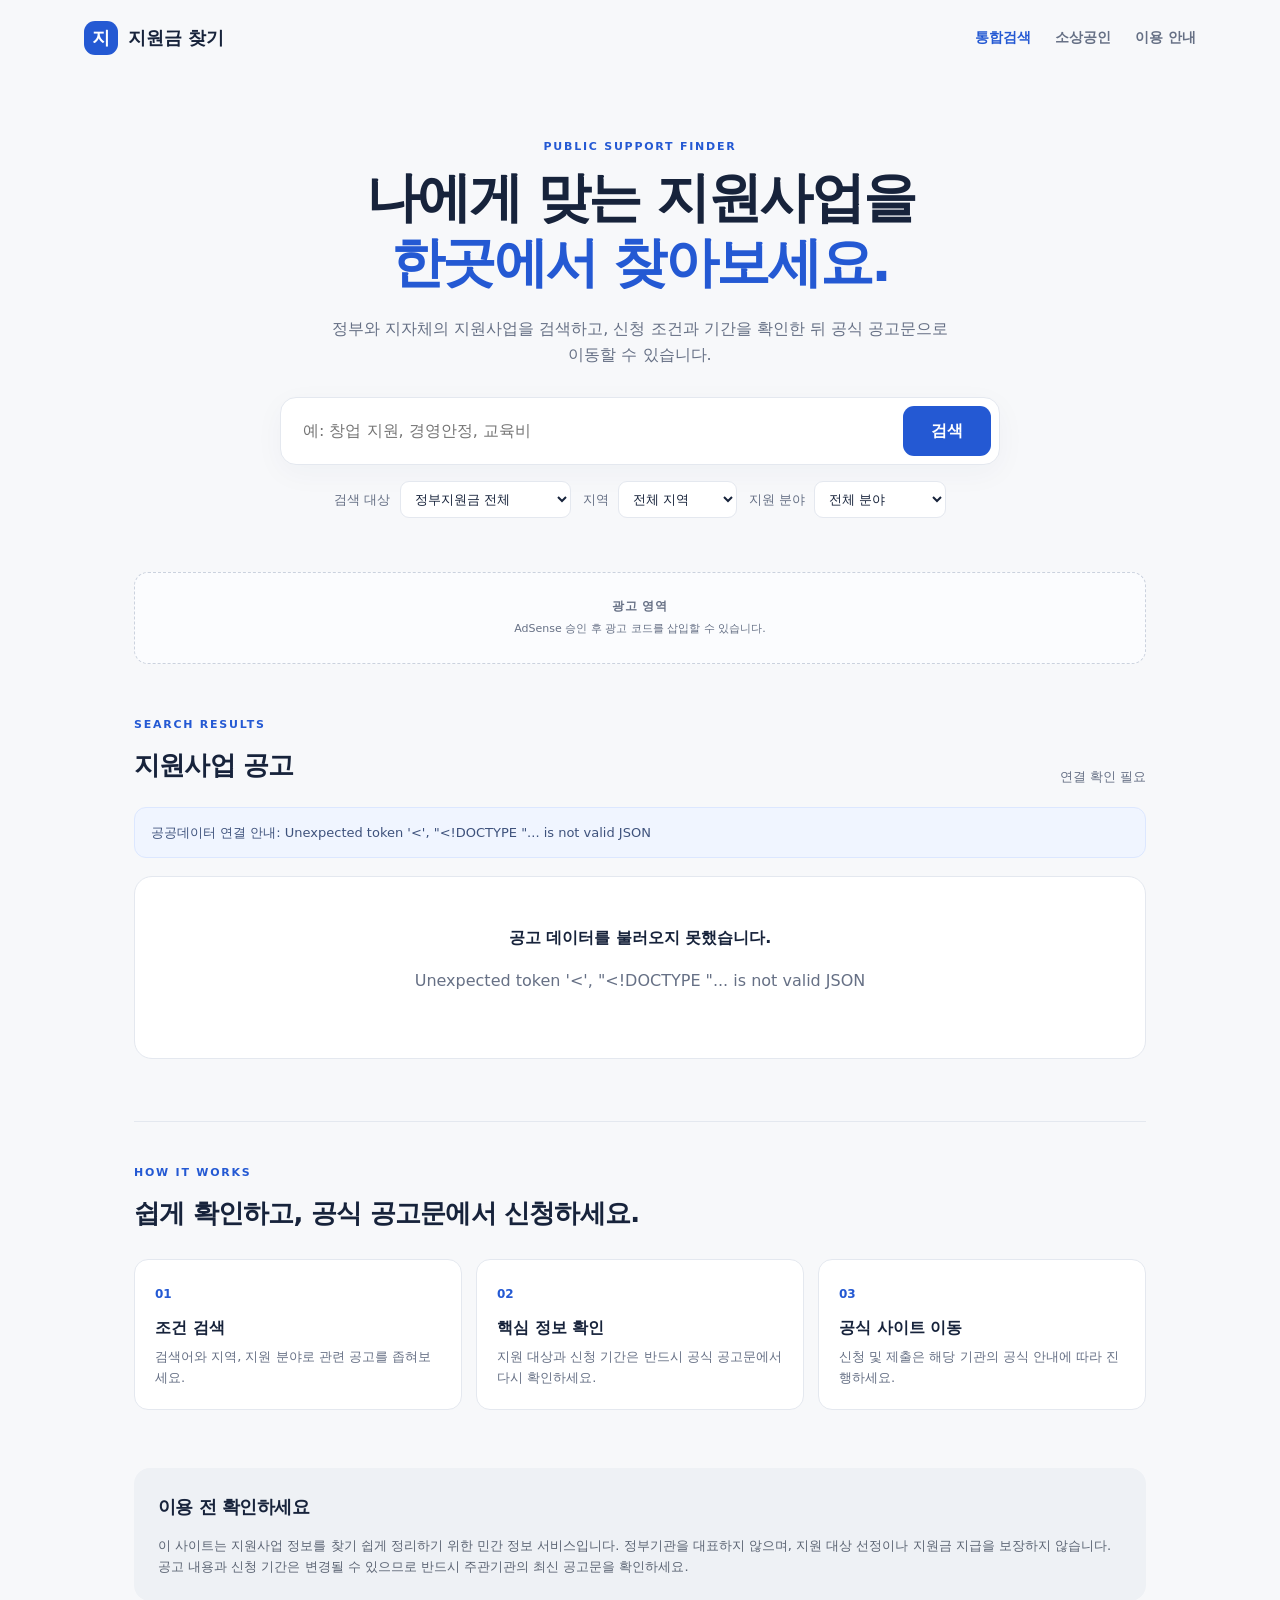
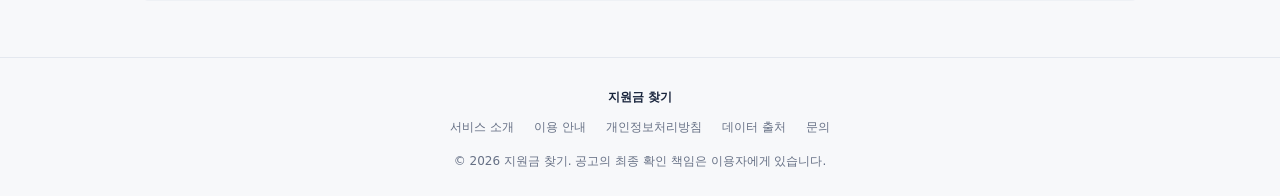
==== index.html @ 548fca60 "Prepare support pages for verified API-backed content and crawling" ====
<!doctype html>
<html lang="ko">
<head><meta charset="utf-8"><link rel="icon" href="data:image/svg+xml,%3Csvg xmlns='http://www.w3.org/2000/svg' viewBox='0 0 32 32'%3E%3Crect width='32' height='32' rx='9' fill='%232459d3'/%3E%3Ctext x='16' y='23' font-size='20' font-weight='700' text-anchor='middle' fill='white' font-family='sans-serif'%3E지%3C/text%3E%3C/svg%3E">
  <meta name="viewport" content="width=device-width, initial-scale=1">
  <meta name="description" content="중앙정부와 지자체의 정부지원사업 정보를 한곳에서 검색하고 공식 공고문으로 이동하세요.">
  <meta name="theme-color" content="#f7f8fa">
  <title>정부지원금 통합검색 | 지원사업 찾기</title>
  <link rel="stylesheet" href="assets/style.css">
  <!-- AdSense: 승인 후 아래 주석을 해제하고 ca-pub-XXXXXXXXXXXXXXXX을 실제 게시자 ID로 바꾸세요.
  <script async src="https://pagead2.googlesyndication.com/pagead/js/adsbygoogle.js?client=ca-pub-XXXXXXXXXXXXXXXX" crossorigin="anonymous"></script>
  -->
</head>
<body><a class="skip-link" href="#main">본문 바로가기</a>
<header class="site-header">
  <a class="brand" href="index.html" aria-label="정부지원금 통합검색 홈"><span class="brand-mark">지</span><span>지원금 찾기</span></a>
  <nav aria-label="주 메뉴">
    <a class="active" href="index.html" aria-current="page">통합검색</a>
    <a href="small-business.html">소상공인</a>
    <a href="guide.html">이용 안내</a>
  </nav>
</header>
<main id="main">
  <section class="hero">
    <p class="eyebrow">PUBLIC SUPPORT FINDER</p>
    <h1>나에게 맞는 지원사업을<br><span>한곳에서 찾아보세요.</span></h1>
    <p class="hero-copy">정부와 지자체의 지원사업을 검색하고, 신청 조건과 기간을 확인한 뒤 공식 공고문으로 이동할 수 있습니다.</p>
    <div class="search-panel">
      <label class="sr-only" for="keyword">검색어</label>
      <input id="keyword" type="search" enterkeyhint="search" placeholder="예: 창업 지원, 경영안정, 교육비" autocomplete="off">
      <button id="searchBtn" type="button" class="primary-btn">검색</button>
    </div>
    <div class="filters">
      <label>검색 대상
        <select id="scope">
          <option value="all">정부지원금 전체</option>
          <option value="small">소상공인 지원사업</option>
        </select>
      </label>
      <label>지역
        <select id="region">
          <option value="">전체 지역</option><option>전국</option><option>서울</option><option>부산</option><option>대구</option><option>인천</option><option>광주</option><option>대전</option><option>울산</option><option>세종</option><option>경기</option><option>강원</option><option>충북</option><option>충남</option><option>전북</option><option>전남</option><option>경북</option><option>경남</option><option>제주</option>
        </select>
      </label>
      <label>지원 분야
        <select id="category">
          <option value="">전체 분야</option><option value="창업">창업</option><option value="경영">경영·운영</option><option value="고용">고용·인력</option><option value="교육">교육·컨설팅</option><option value="판로">판로·수출</option><option value="기술">기술·디지털</option>
        </select>
      </label>
    </div>
  </section>

  <!-- AdSense placement: only activate after approval; keep clearly separate from navigation and controls. -->
  <div class="ad-slot" aria-label="광고 영역"><span>광고 영역</span><small>AdSense 승인 후 광고 코드를 삽입할 수 있습니다.</small></div>

  <section class="results-section">
    <div class="section-heading">
      <div><p class="eyebrow">SEARCH RESULTS</p><h2>지원사업 공고</h2></div>
      <p id="resultCount" class="result-count" role="status" aria-live="polite">공고 불러오는 중</p>
    </div>
    <div id="demoNotice" class="notice" role="status" aria-live="polite">공공데이터 API에서 지원사업 공고를 불러오는 중입니다.</div>
    <div id="results" class="results-grid"></div>
    <div id="emptyState" class="empty-state" hidden><strong>검색 결과가 없습니다.</strong><p>검색어를 줄이거나 지역·지원 분야 필터를 변경해 보세요.</p></div>
  </section>

  <section class="how-section">
    <p class="eyebrow">HOW IT WORKS</p><h2>쉽게 확인하고, 공식 공고문에서 신청하세요.</h2>
    <div class="steps">
      <article><span>01</span><h3>조건 검색</h3><p>검색어와 지역, 지원 분야로 관련 공고를 좁혀보세요.</p></article>
      <article><span>02</span><h3>핵심 정보 확인</h3><p>지원 대상과 신청 기간은 반드시 공식 공고문에서 다시 확인하세요.</p></article>
      <article><span>03</span><h3>공식 사이트 이동</h3><p>신청 및 제출은 해당 기관의 공식 안내에 따라 진행하세요.</p></article>
    </div>
  </section>

  <section class="disclaimer">
    <h2>이용 전 확인하세요</h2>
    <p>이 사이트는 지원사업 정보를 찾기 쉽게 정리하기 위한 민간 정보 서비스입니다. 정부기관을 대표하지 않으며, 지원 대상 선정이나 지원금 지급을 보장하지 않습니다. 공고 내용과 신청 기간은 변경될 수 있으므로 반드시 주관기관의 최신 공고문을 확인하세요.</p>
  </section>
</main>
<footer class="site-footer">
  <div class="footer-brand">지원금 찾기</div>
  <div class="footer-links"><a href="about.html">서비스 소개</a><a href="guide.html">이용 안내</a><a href="privacy.html">개인정보처리방침</a><a href="sources.html">데이터 출처</a><a href="contact.html">문의</a></div>
  <p>© <span id="year"></span> 지원금 찾기. 공고의 최종 확인 책임은 이용자에게 있습니다.</p>
</footer>
<script src="assets/app.js" defer></script>
</body></html>
---- assets/style.css ----
:root{--ink:#17233b;--muted:#667085;--blue:#2459d3;--blue-dark:#1744ad;--line:#e4e8ef;--paper:#fff;--bg:#f7f8fa;--mint:#eaf4f2;--radius:18px}*{box-sizing:border-box}html{scroll-behavior:smooth}@media(prefers-reduced-motion:reduce){html{scroll-behavior:auto}}body{margin:0;background:var(--bg);color:var(--ink);font-family:system-ui,-apple-system,BlinkMacSystemFont,"Segoe UI",sans-serif;line-height:1.65}a{color:inherit}.site-header{height:76px;max-width:1160px;margin:auto;padding:0 24px;display:flex;align-items:center;justify-content:space-between;gap:24px}.brand{display:flex;align-items:center;gap:10px;font-weight:800;text-decoration:none;font-size:18px;white-space:nowrap}.brand-mark{display:grid;place-items:center;width:34px;height:34px;border-radius:11px;background:var(--blue);color:#fff;font-size:18px}.site-header nav{display:flex;gap:24px;align-items:center}.site-header nav a{font-size:14px;color:var(--muted);text-decoration:none;font-weight:650}.site-header nav a:hover,.site-header nav a.active{color:var(--blue)}main{max-width:1060px;margin:0 auto;padding:0 24px}.hero{padding:62px 0 34px;text-align:center}.eyebrow{font-size:11px;letter-spacing:.16em;font-weight:800;color:var(--blue);margin:0 0 10px}.hero h1{font-size:clamp(34px,5vw,54px);line-height:1.2;letter-spacing:-.045em;margin:0;font-weight:850}.hero h1 span{color:var(--blue)}.hero-copy{max-width:620px;margin:20px auto 28px;color:var(--muted);font-size:16px}.search-panel{display:flex;gap:10px;max-width:720px;margin:0 auto;padding:8px;background:#fff;border:1px solid var(--line);border-radius:16px;box-shadow:0 8px 30px #24365a0a}.search-panel input{min-width:0;flex:1;border:0;outline:0;padding:12px 14px;font:inherit;font-size:16px;background:transparent}.primary-btn{border:0;border-radius:11px;padding:0 28px;background:var(--blue);color:white;font:inherit;font-weight:750;cursor:pointer}.primary-btn:hover{background:var(--blue-dark)}.filters{display:flex;justify-content:center;gap:12px;flex-wrap:wrap;margin-top:16px}.filters label{display:flex;align-items:center;gap:9px;font-size:13px;color:var(--muted)}select{max-width:190px;border:1px solid var(--line);background:#fff;color:var(--ink);border-radius:9px;padding:9px 30px 9px 10px;font:inherit;font-size:13px}.ad-slot{min-height:92px;border:1px dashed #cbd2de;border-radius:14px;background:#fbfcfe;display:flex;align-items:center;justify-content:center;flex-direction:column;gap:3px;color:#667085;margin:20px 0 52px;font-size:12px}.ad-slot span{font-weight:750;letter-spacing:.06em}.ad-slot small{font-size:11px}.results-section{padding:0 0 62px}.section-heading{display:flex;justify-content:space-between;align-items:end;margin-bottom:20px;gap:12px}.section-heading h2,.how-section h2,.disclaimer h2{font-size:26px;letter-spacing:-.03em;margin:0}.result-count{font-size:13px;color:var(--muted);margin:0}.notice{background:#f0f5ff;border:1px solid #dce7ff;border-radius:12px;padding:14px 16px;margin:0 0 18px;font-size:13px;color:#3e527c}.notice strong{display:block;margin-bottom:3px;color:#233f7c}.notice p{margin:6px 0 0}.results-grid{display:grid;grid-template-columns:repeat(2,minmax(0,1fr));gap:16px}.result-card{background:#fff;border:1px solid var(--line);border-radius:var(--radius);padding:22px;display:flex;flex-direction:column;gap:12px;min-width:0}.card-top{display:flex;justify-content:space-between;align-items:center;gap:10px}.tag{font-size:11px;font-weight:750;color:#2459a8;background:#eef4ff;padding:5px 9px;border-radius:7px}.deadline{font-size:11px;color:#7a4d0e;background:#fff4df;padding:5px 8px;border-radius:7px;white-space:nowrap}.result-card h3{font-size:18px;line-height:1.45;letter-spacing:-.025em;margin:0}.summary{color:var(--muted);font-size:13px;margin:0}.meta-list{display:grid;gap:6px;margin:0;font-size:12px}.meta-row{display:grid;grid-template-columns:76px minmax(0,1fr);gap:8px}.meta-row dt{color:#667085}.meta-row dd{margin:0;overflow-wrap:anywhere}.card-link{display:inline-flex;align-items:center;justify-content:center;align-self:flex-start;text-decoration:none;color:var(--blue);font-size:13px;font-weight:750;padding:9px 0}.empty-state{text-align:center;padding:48px 20px;color:var(--muted);background:#fff;border:1px solid var(--line);border-radius:var(--radius)}.empty-state strong{color:var(--ink)}.how-section{padding:42px 0 58px;border-top:1px solid var(--line)}.how-section h2{max-width:620px;margin-bottom:24px}.steps{display:grid;grid-template-columns:repeat(3,minmax(0,1fr));gap:14px}.steps article{background:#fff;border:1px solid var(--line);border-radius:14px;padding:20px}.steps article span{font-size:12px;color:var(--blue);font-weight:850}.steps h3{font-size:16px;margin:8px 0 5px}.steps p{font-size:13px;color:var(--muted);margin:0}.disclaimer{background:#eef1f5;border-radius:16px;padding:24px;margin-bottom:56px}.disclaimer h2{font-size:18px}.disclaimer p{font-size:13px;color:#5c6574;margin-bottom:0}.site-footer{border-top:1px solid var(--line);padding:30px 24px 24px;text-align:center;color:var(--muted);font-size:12px}.footer-brand{font-weight:800;color:var(--ink);margin-bottom:10px}.footer-links{display:flex;justify-content:center;gap:20px;flex-wrap:wrap}.footer-links a{color:var(--muted);text-decoration:none}.site-footer p{margin:14px 0 0}.compact-hero{padding-top:52px}.text-page{max-width:800px;min-height:65vh;padding-top:48px;padding-bottom:70px}.text-page h1{font-size:36px;line-height:1.25;letter-spacing:-.04em;margin:0 0 26px}.text-page h2{font-size:19px;margin:30px 0 8px}.text-page p,.text-page li{color:#4e596b;font-size:15px}.text-page li{margin:7px 0}.text-page a{color:var(--blue)}.text-link{font-weight:750}.sr-only{position:absolute;width:1px;height:1px;padding:0;margin:-1px;overflow:hidden;clip:rect(0,0,0,0);white-space:nowrap;border:0}[hidden]{display:none!important}@media(max-width:700px){.site-header{height:auto;min-height:68px;padding:14px 18px;align-items:flex-start;flex-direction:column;gap:12px}.site-header nav{gap:18px;flex-wrap:wrap}.site-header nav a{font-size:13px}main{padding:0 18px}.hero{padding-top:40px}.hero-copy{font-size:14px}.search-panel{padding:6px}.search-panel input{font-size:14px;padding:10px}.primary-btn{padding:0 18px}.filters{display:grid;grid-template-columns:1fr;gap:10px;text-align:left}.filters label{justify-content:space-between}.filters select{width:68%;max-width:none}.ad-slot{margin:18px 0 38px}.results-grid{grid-template-columns:1fr}.result-card{padding:18px}.section-heading h2,.how-section h2{font-size:23px}.steps{grid-template-columns:1fr}.disclaimer{padding:19px;margin-bottom:40px}.text-page{padding-top:34px}.text-page h1{font-size:30px}.footer-links{gap:12px 18px}}
.search-panel:focus-within{border-color:var(--blue);box-shadow:0 0 0 3px #2459d326}
:focus-visible{outline:2px solid var(--blue);outline-offset:2px}
.search-panel input:focus-visible{outline:0}
.skip-link{position:absolute;left:12px;top:-60px;background:var(--blue);color:#fff;padding:10px 16px;border-radius:8px;z-index:10;text-decoration:none;font-size:14px;font-weight:700}
.skip-link:focus{top:12px}
.notfound{text-align:center}
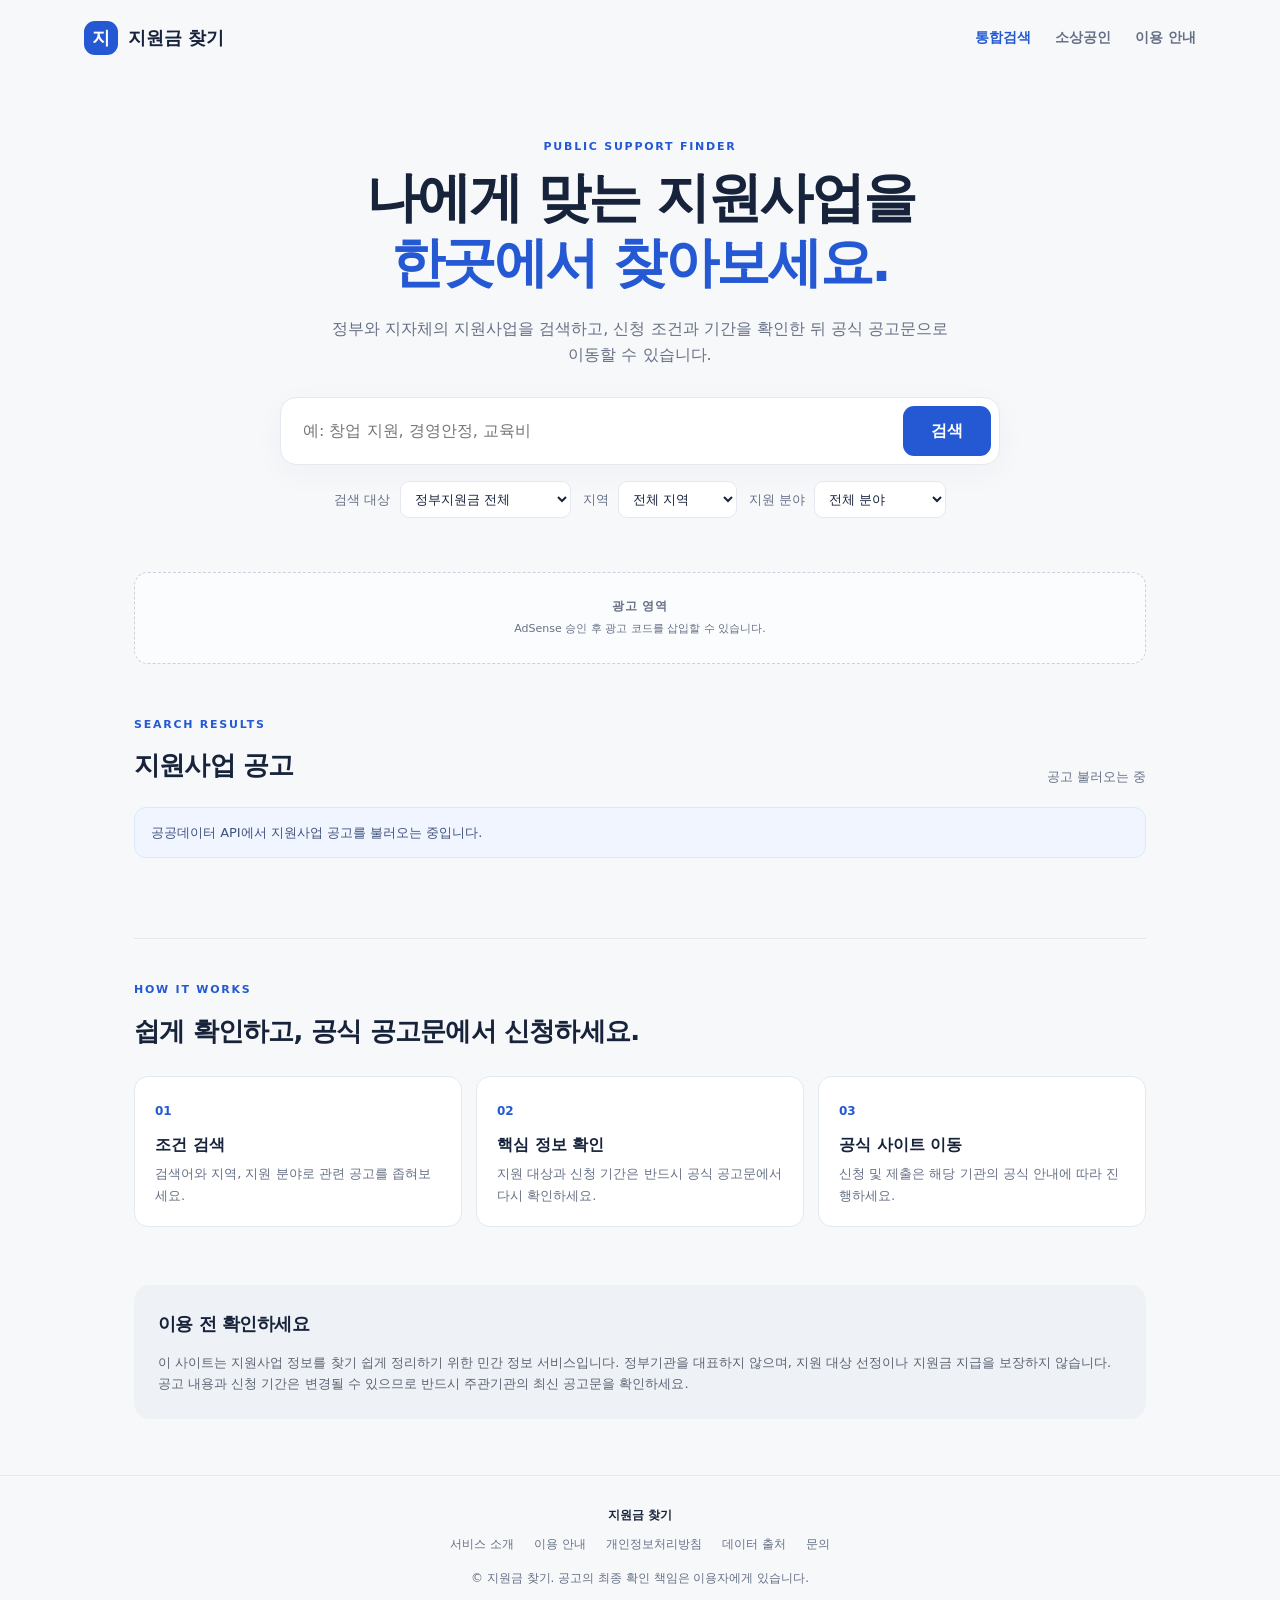
==== commit 1dffd42e: "Bust browser cache for support description fix" ====
--- a/index.html
+++ b/index.html
@@ -81,5 +81,5 @@
   <div class="footer-links"><a href="about.html">서비스 소개</a><a href="guide.html">이용 안내</a><a href="privacy.html">개인정보처리방침</a><a href="sources.html">데이터 출처</a><a href="contact.html">문의</a></div>
   <p>© <span id="year"></span> 지원금 찾기. 공고의 최종 확인 책임은 이용자에게 있습니다.</p>
 </footer>
-<script src="assets/app.js" defer></script>
+<script src="assets/app.js?v=ee6e792" defer></script>
 </body></html>
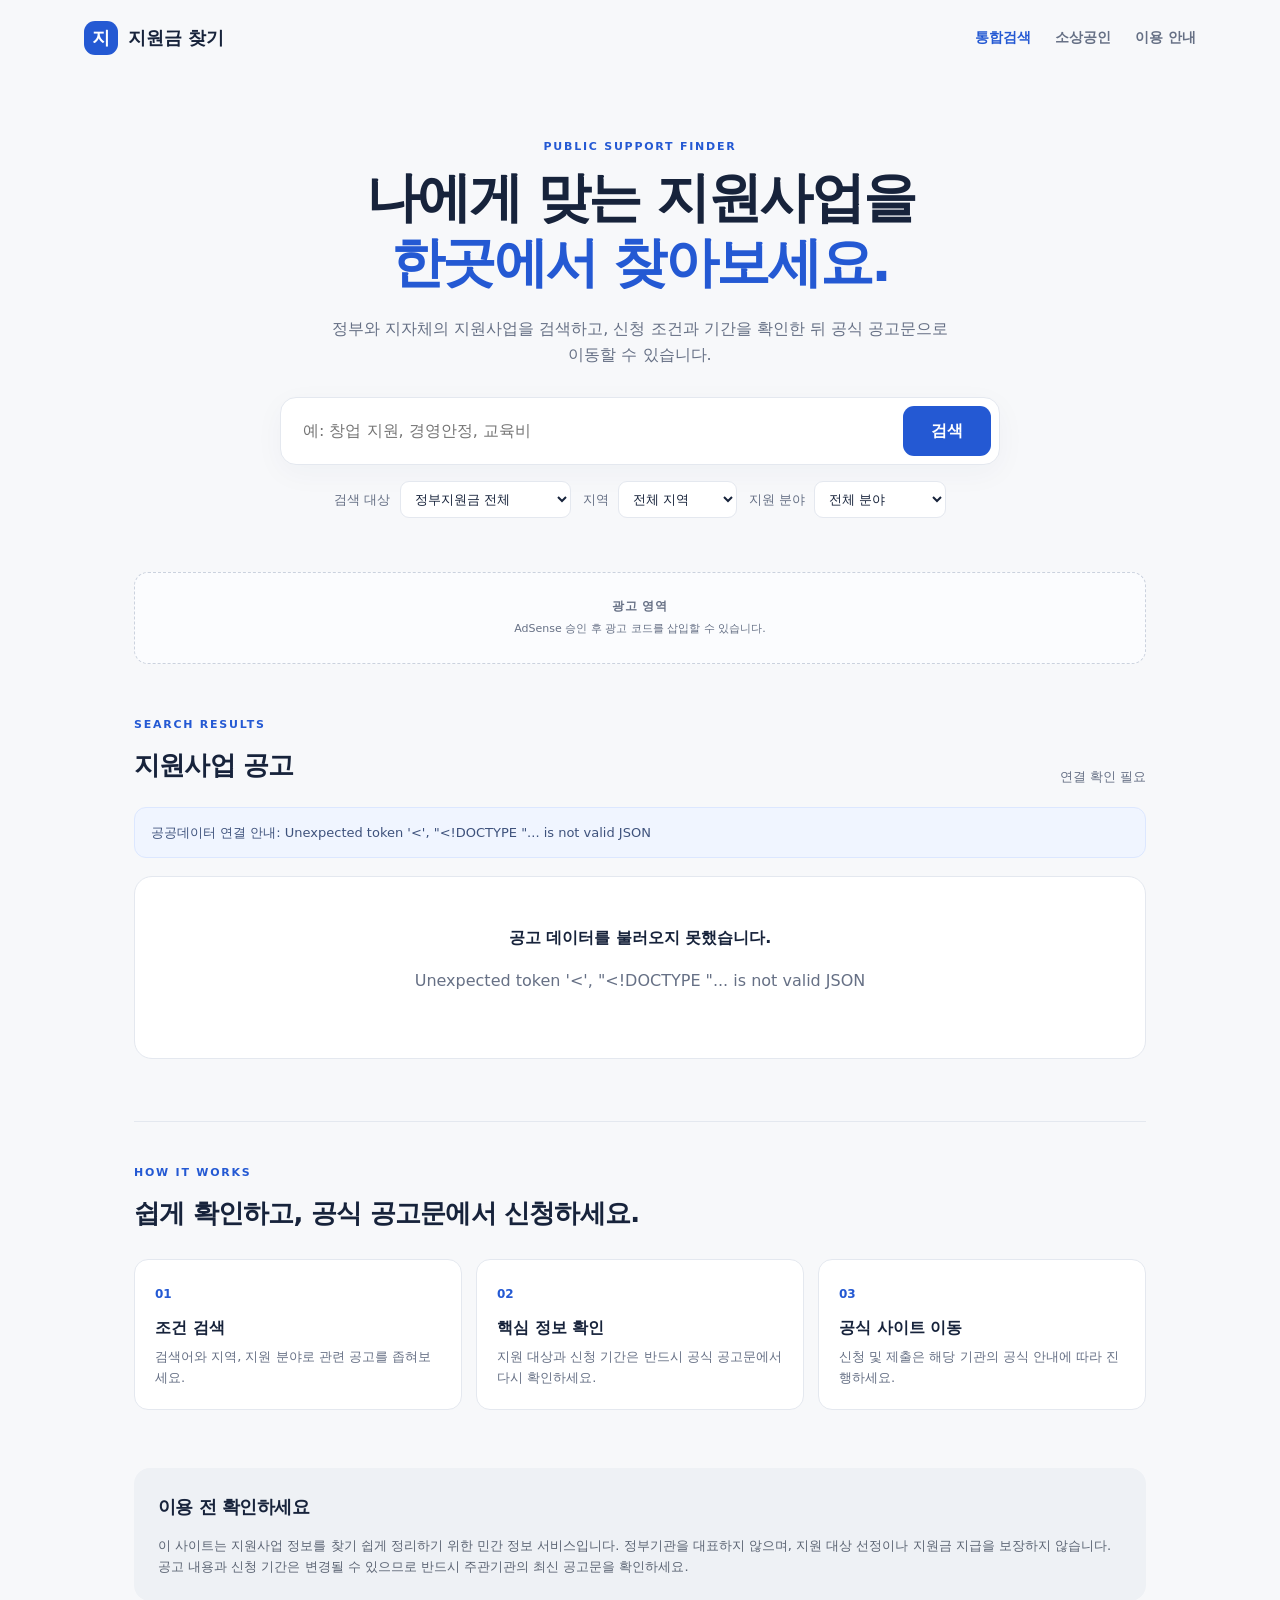
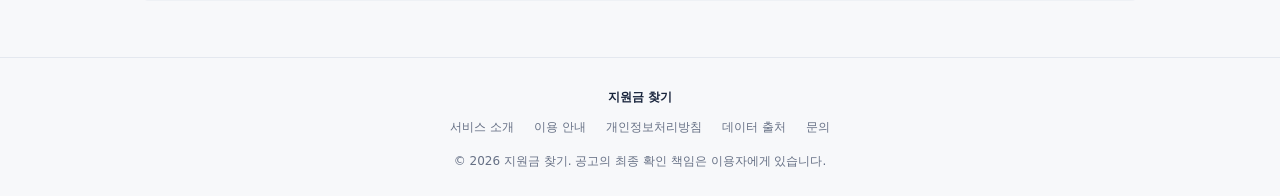
==== commit 51a95d09: "Refresh support page script after syntax fix" ====
--- a/index.html
+++ b/index.html
@@ -81,5 +81,5 @@
   <div class="footer-links"><a href="about.html">서비스 소개</a><a href="guide.html">이용 안내</a><a href="privacy.html">개인정보처리방침</a><a href="sources.html">데이터 출처</a><a href="contact.html">문의</a></div>
   <p>© <span id="year"></span> 지원금 찾기. 공고의 최종 확인 책임은 이용자에게 있습니다.</p>
 </footer>
-<script src="assets/app.js?v=ee6e792" defer></script>
+<script src="assets/app.js?v=62783ed" defer></script>
 </body></html>
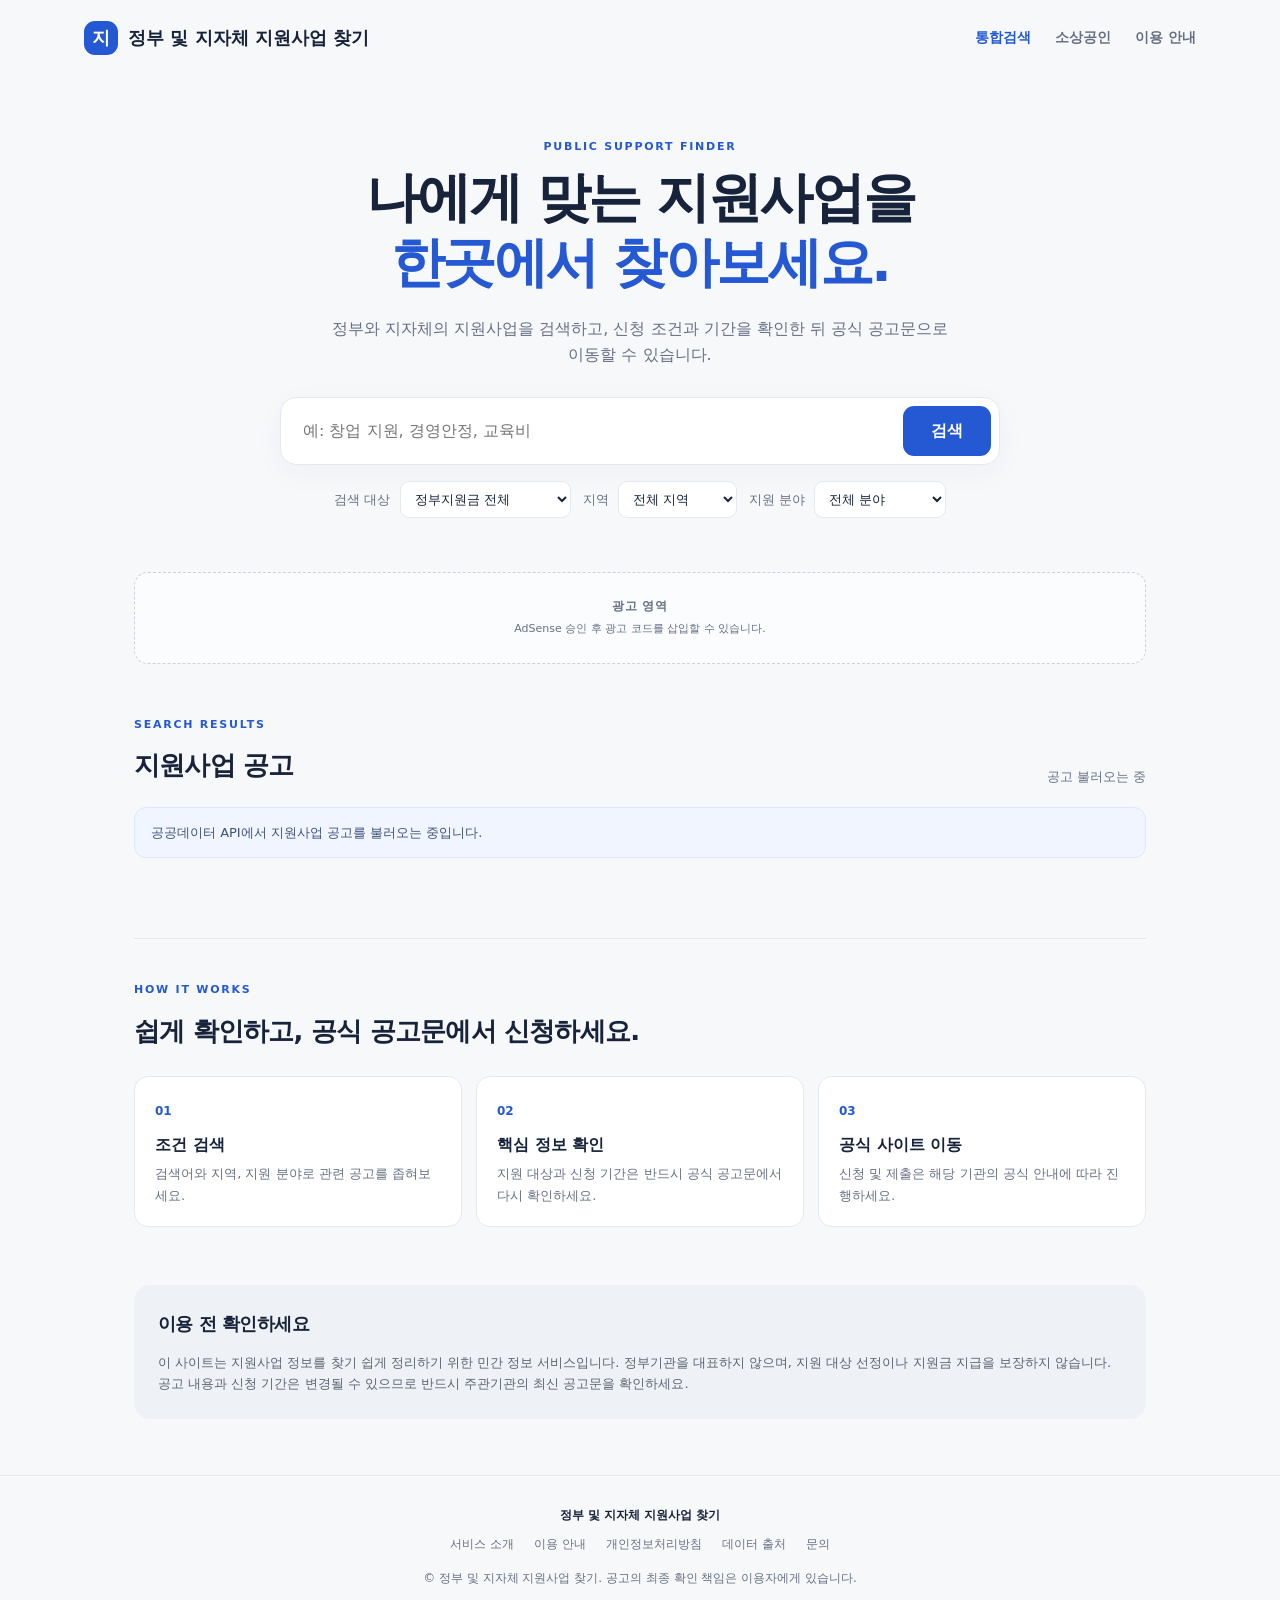
==== commit ca3c146e: "Rename site brand to government and local support finder" ====
--- a/index.html
+++ b/index.html
@@ -5,14 +5,14 @@
   <meta name="description" content="중앙정부와 지자체의 정부지원사업 정보를 한곳에서 검색하고 공식 공고문으로 이동하세요.">
   <meta name="theme-color" content="#f7f8fa">
   <title>정부지원금 통합검색 | 지원사업 찾기</title>
-  <link rel="stylesheet" href="assets/style.css">
+  <link rel="stylesheet" href="assets/style.css?v=20261018">
   <!-- AdSense: 승인 후 아래 주석을 해제하고 ca-pub-XXXXXXXXXXXXXXXX을 실제 게시자 ID로 바꾸세요.
   <script async src="https://pagead2.googlesyndication.com/pagead/js/adsbygoogle.js?client=ca-pub-XXXXXXXXXXXXXXXX" crossorigin="anonymous"></script>
   -->
 </head>
 <body><a class="skip-link" href="#main">본문 바로가기</a>
 <header class="site-header">
-  <a class="brand" href="index.html" aria-label="정부지원금 통합검색 홈"><span class="brand-mark">지</span><span>지원금 찾기</span></a>
+  <a class="brand" href="index.html" aria-label="정부 및 지자체 지원사업 찾기 홈"><span class="brand-mark">지</span><span>정부 및 지자체 지원사업 찾기</span></a>
   <nav aria-label="주 메뉴">
     <a class="active" href="index.html" aria-current="page">통합검색</a>
     <a href="small-business.html">소상공인</a>
@@ -77,9 +77,9 @@
   </section>
 </main>
 <footer class="site-footer">
-  <div class="footer-brand">지원금 찾기</div>
+  <div class="footer-brand">정부 및 지자체 지원사업 찾기</div>
   <div class="footer-links"><a href="about.html">서비스 소개</a><a href="guide.html">이용 안내</a><a href="privacy.html">개인정보처리방침</a><a href="sources.html">데이터 출처</a><a href="contact.html">문의</a></div>
-  <p>© <span id="year"></span> 지원금 찾기. 공고의 최종 확인 책임은 이용자에게 있습니다.</p>
+  <p>© <span id="year"></span> 정부 및 지자체 지원사업 찾기. 공고의 최종 확인 책임은 이용자에게 있습니다.</p>
 </footer>
-<script src="assets/app.js?v=62783ed" defer></script>
+<script src="assets/app.js?v=20261018" defer></script>
 </body></html>
--- a/assets/style.css
+++ b/assets/style.css
@@ -5,3 +5,18 @@
 .skip-link{position:absolute;left:12px;top:-60px;background:var(--blue);color:#fff;padding:10px 16px;border-radius:8px;z-index:10;text-decoration:none;font-size:14px;font-weight:700}
 .skip-link:focus{top:12px}
 .notfound{text-align:center}
+
+
+/* 지원사업 공고 상세 내용의 가독성 */
+.notice-detail{margin:2px 0 8px;padding:14px 16px;background:#f8faff;border:1px solid #e4eaf5;border-radius:12px;color:#344054;font-size:13px;line-height:1.95;overflow-wrap:anywhere;}
+.notice-detail p{margin:0 0 1em;white-space:pre-wrap;}
+.notice-detail p:last-child{margin-bottom:0;}
+@media(max-width:700px){.notice-detail{padding:12px;font-size:13px;line-height:1.9;}}
+
+
+/* 공고 상세 원문: 문단 간격과 목록 가독성 강화 */
+.notice-detail{display:flex;flex-direction:column;gap:0;margin:4px 0 10px;padding:18px 20px;background:#f8faff;border:1px solid #dce6f7;border-left:4px solid #7398e8;border-radius:12px;color:#26364f;font-size:14px;line-height:2;overflow-wrap:anywhere;word-break:keep-all;}
+.notice-detail p{margin:0;padding:0 0 12px;white-space:pre-wrap;}
+.notice-detail p+p{border-top:1px solid #e8edf6;padding-top:12px;}
+.notice-detail p:last-child{padding-bottom:0;}
+@media(max-width:700px){.notice-detail{padding:14px 13px;font-size:14px;line-height:1.9;word-break:normal}.notice-detail p{padding-bottom:10px}.notice-detail p+p{padding-top:10px}}
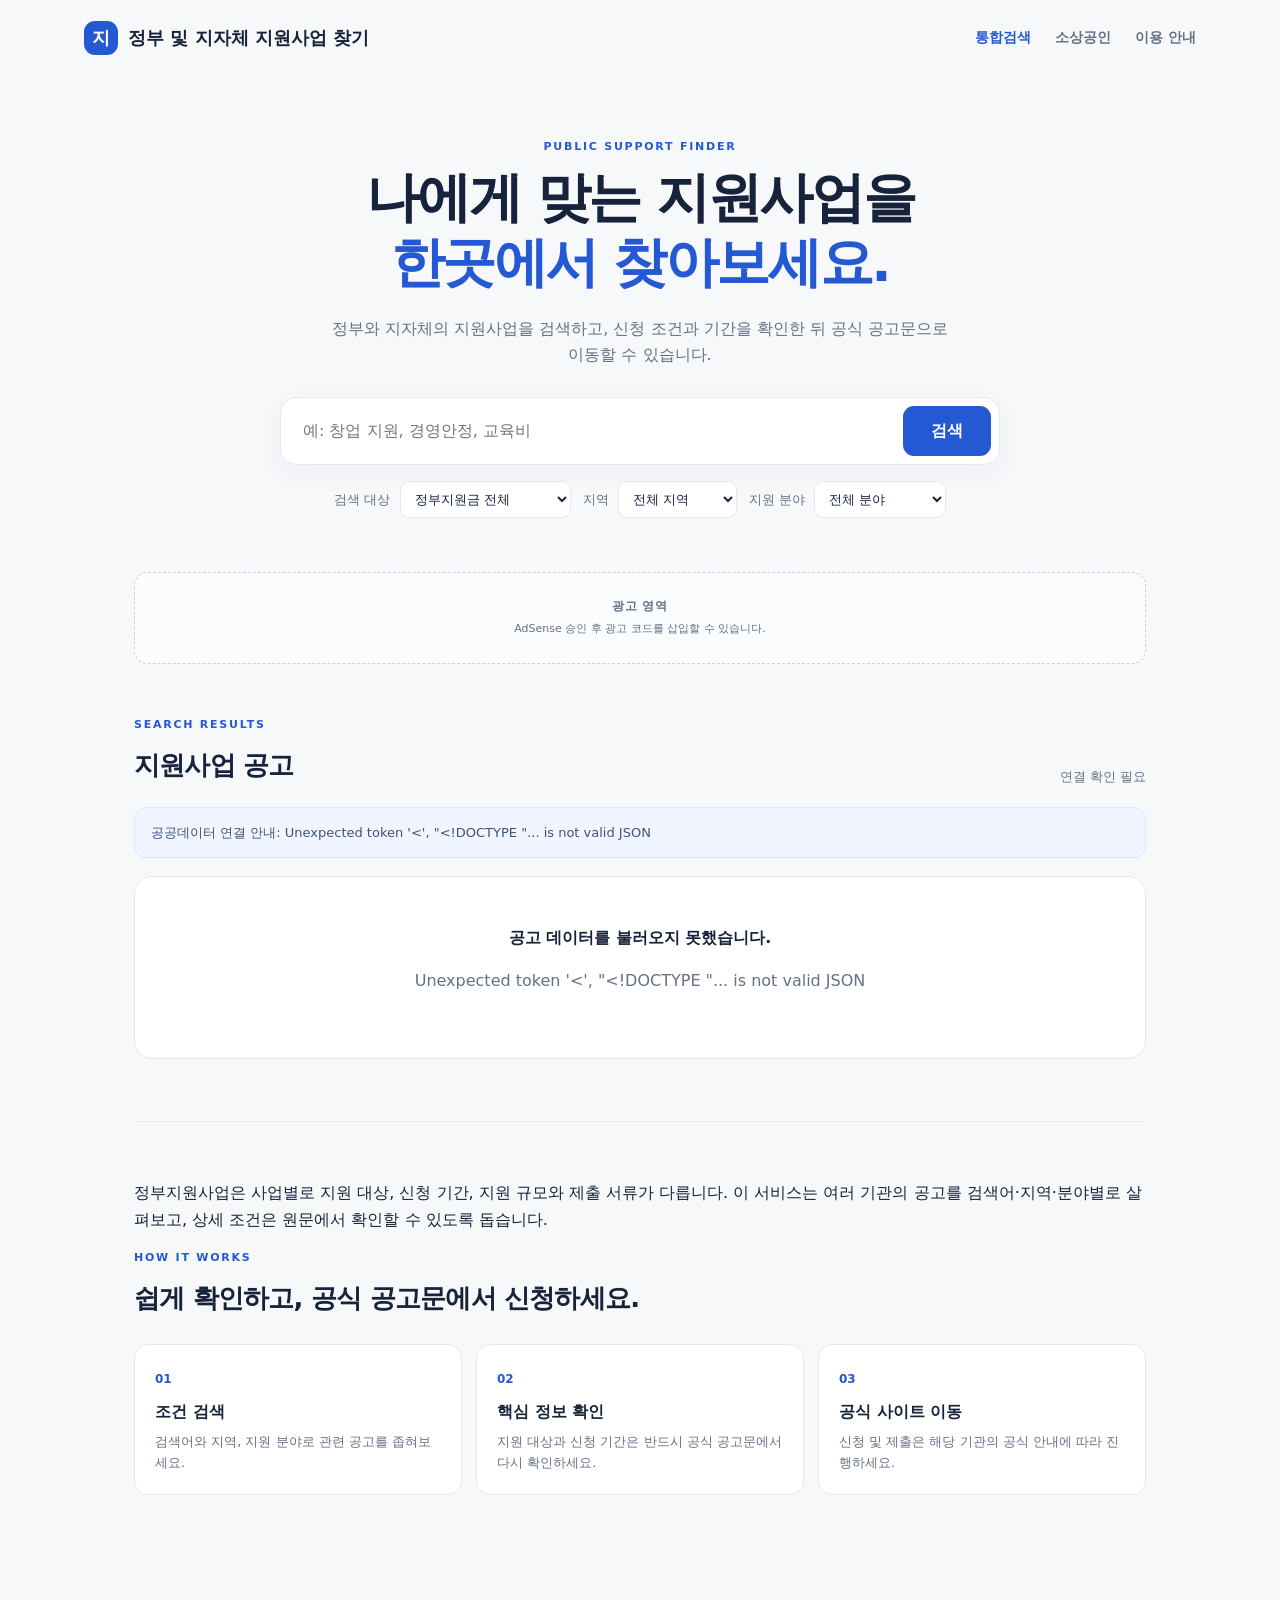
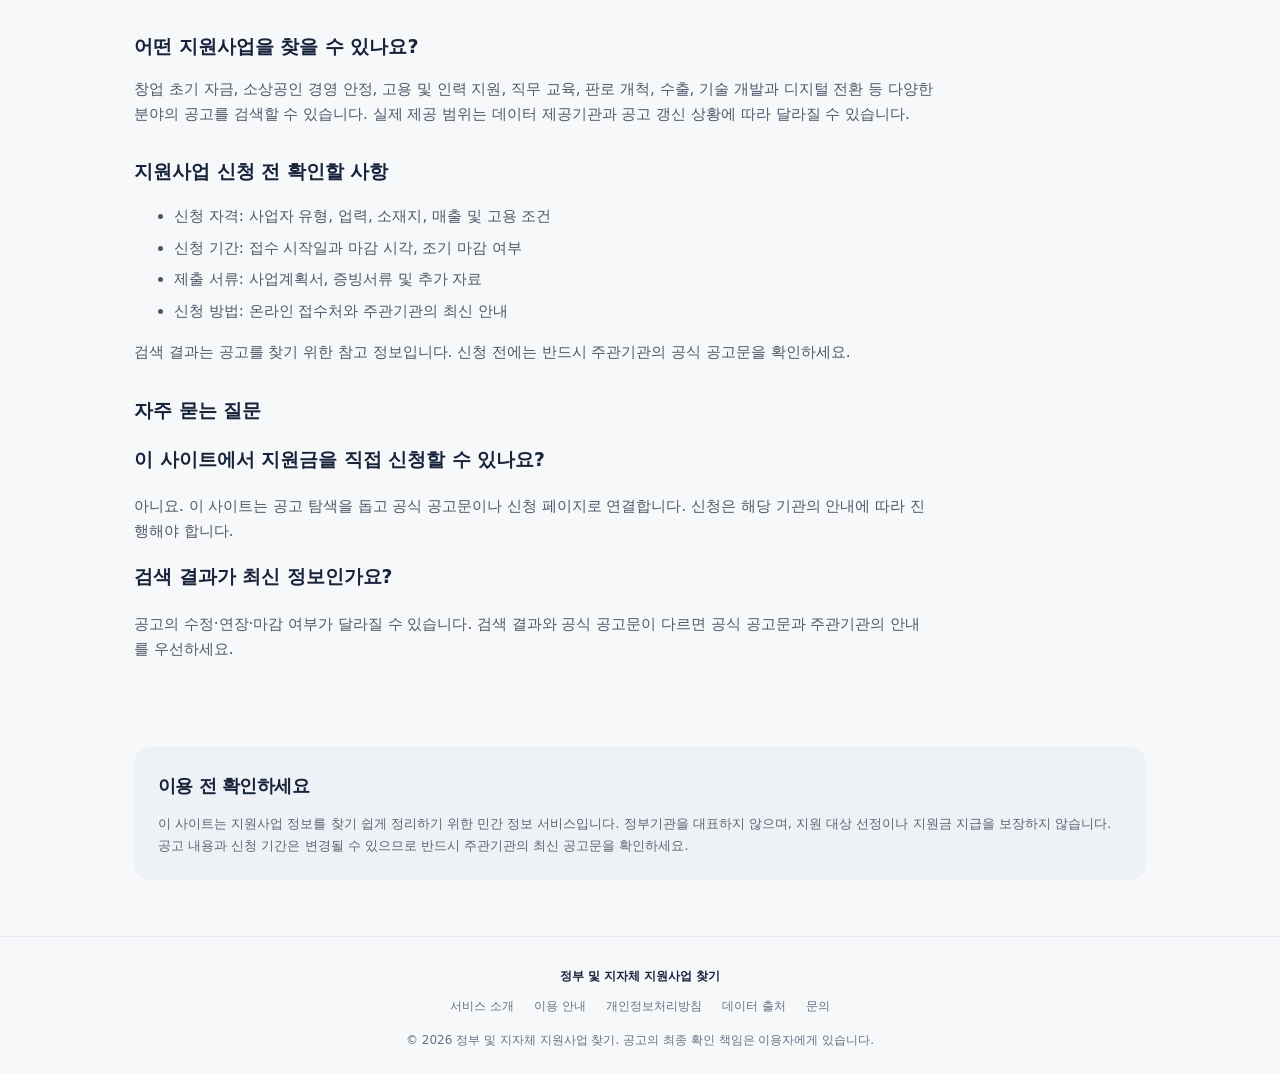
==== commit 91401077: "Improve SEO and AdSense readiness: index.html" ====
--- a/index.html
+++ b/index.html
@@ -2,13 +2,18 @@
 <html lang="ko">
 <head><meta charset="utf-8"><link rel="icon" href="data:image/svg+xml,%3Csvg xmlns='http://www.w3.org/2000/svg' viewBox='0 0 32 32'%3E%3Crect width='32' height='32' rx='9' fill='%232459d3'/%3E%3Ctext x='16' y='23' font-size='20' font-weight='700' text-anchor='middle' fill='white' font-family='sans-serif'%3E지%3C/text%3E%3C/svg%3E">
   <meta name="viewport" content="width=device-width, initial-scale=1">
-  <meta name="description" content="중앙정부와 지자체의 정부지원사업 정보를 한곳에서 검색하고 공식 공고문으로 이동하세요.">
+<meta name="robots" content="index, follow, max-image-preview:large">
+<link rel="canonical" href="https://government-support-search.hosi4242.workers.dev/">
+<meta property="og:type" content="website">
+<meta property="og:locale" content="ko_KR">
+<meta property="og:site_name" content="정부 및 지자체 지원사업 찾기">
+<meta property="og:title" content="정부·지자체 지원사업 통합검색 | 지원금 찾기">
+<meta property="og:description" content="중앙정부·지자체·공공기관의 지원사업 공고를 검색하세요. 창업, 소상공인, 고용, 교육, 경영안정 등 지원 분야와 지역별 공고를 찾고 공식 신청 조건을 확인할 수 있습니다.">
+<meta property="og:url" content="https://government-support-search.hosi4242.workers.dev/">
+  <meta name="description" content="중앙정부·지자체·공공기관의 지원사업 공고를 검색하세요. 창업, 소상공인, 고용, 교육, 경영안정 등 지원 분야와 지역별 공고를 찾고 공식 신청 조건을 확인할 수 있습니다.">
   <meta name="theme-color" content="#f7f8fa">
-  <title>정부지원금 통합검색 | 지원사업 찾기</title>
+  <title>정부·지자체 지원사업 통합검색 | 지원금 찾기</title>
   <link rel="stylesheet" href="assets/style.css?v=20261018">
-  <!-- AdSense: 승인 후 아래 주석을 해제하고 ca-pub-XXXXXXXXXXXXXXXX을 실제 게시자 ID로 바꾸세요.
-  <script async src="https://pagead2.googlesyndication.com/pagead/js/adsbygoogle.js?client=ca-pub-XXXXXXXXXXXXXXXX" crossorigin="anonymous"></script>
-  -->
 </head>
 <body><a class="skip-link" href="#main">본문 바로가기</a>
 <header class="site-header">
@@ -63,6 +68,7 @@
   </section>
 
   <section class="how-section">
+    <p>정부지원사업은 사업별로 지원 대상, 신청 기간, 지원 규모와 제출 서류가 다릅니다. 이 서비스는 여러 기관의 공고를 검색어·지역·분야별로 살펴보고, 상세 조건은 원문에서 확인할 수 있도록 돕습니다.</p>
     <p class="eyebrow">HOW IT WORKS</p><h2>쉽게 확인하고, 공식 공고문에서 신청하세요.</h2>
     <div class="steps">
       <article><span>01</span><h3>조건 검색</h3><p>검색어와 지역, 지원 분야로 관련 공고를 좁혀보세요.</p></article>
@@ -71,6 +77,16 @@
     </div>
   </section>
 
+  <section class="text-page" aria-labelledby="support-guide-heading">
+    <h2 id="support-guide-heading">어떤 지원사업을 찾을 수 있나요?</h2>
+    <p>창업 초기 자금, 소상공인 경영 안정, 고용 및 인력 지원, 직무 교육, 판로 개척, 수출, 기술 개발과 디지털 전환 등 다양한 분야의 공고를 검색할 수 있습니다. 실제 제공 범위는 데이터 제공기관과 공고 갱신 상황에 따라 달라질 수 있습니다.</p>
+    <h2>지원사업 신청 전 확인할 사항</h2>
+    <ul><li>신청 자격: 사업자 유형, 업력, 소재지, 매출 및 고용 조건</li><li>신청 기간: 접수 시작일과 마감 시각, 조기 마감 여부</li><li>제출 서류: 사업계획서, 증빙서류 및 추가 자료</li><li>신청 방법: 온라인 접수처와 주관기관의 최신 안내</li></ul>
+    <p>검색 결과는 공고를 찾기 위한 참고 정보입니다. 신청 전에는 반드시 주관기관의 공식 공고문을 확인하세요.</p>
+    <h2>자주 묻는 질문</h2>
+    <h3>이 사이트에서 지원금을 직접 신청할 수 있나요?</h3><p>아니요. 이 사이트는 공고 탐색을 돕고 공식 공고문이나 신청 페이지로 연결합니다. 신청은 해당 기관의 안내에 따라 진행해야 합니다.</p>
+    <h3>검색 결과가 최신 정보인가요?</h3><p>공고의 수정·연장·마감 여부가 달라질 수 있습니다. 검색 결과와 공식 공고문이 다르면 공식 공고문과 주관기관의 안내를 우선하세요.</p>
+  </section>
   <section class="disclaimer">
     <h2>이용 전 확인하세요</h2>
     <p>이 사이트는 지원사업 정보를 찾기 쉽게 정리하기 위한 민간 정보 서비스입니다. 정부기관을 대표하지 않으며, 지원 대상 선정이나 지원금 지급을 보장하지 않습니다. 공고 내용과 신청 기간은 변경될 수 있으므로 반드시 주관기관의 최신 공고문을 확인하세요.</p>
@@ -81,5 +97,6 @@
   <div class="footer-links"><a href="about.html">서비스 소개</a><a href="guide.html">이용 안내</a><a href="privacy.html">개인정보처리방침</a><a href="sources.html">데이터 출처</a><a href="contact.html">문의</a></div>
   <p>© <span id="year"></span> 정부 및 지자체 지원사업 찾기. 공고의 최종 확인 책임은 이용자에게 있습니다.</p>
 </footer>
+<script type="application/ld+json">{"@context":"https://schema.org","@type":"WebSite","name":"정부 및 지자체 지원사업 찾기","url":"https://government-support-search.hosi4242.workers.dev/","inLanguage":"ko-KR","description":"정부·지자체·공공기관 지원사업 공고 검색 서비스"}</script>
 <script src="assets/app.js?v=20261018" defer></script>
 </body></html>
--- a/assets/style.css
+++ b/assets/style.css
@@ -1,4 +1,4 @@
-:root{--ink:#17233b;--muted:#667085;--blue:#2459d3;--blue-dark:#1744ad;--line:#e4e8ef;--paper:#fff;--bg:#f7f8fa;--mint:#eaf4f2;--radius:18px}*{box-sizing:border-box}html{scroll-behavior:smooth}@media(prefers-reduced-motion:reduce){html{scroll-behavior:auto}}body{margin:0;background:var(--bg);color:var(--ink);font-family:system-ui,-apple-system,BlinkMacSystemFont,"Segoe UI",sans-serif;line-height:1.65}a{color:inherit}.site-header{height:76px;max-width:1160px;margin:auto;padding:0 24px;display:flex;align-items:center;justify-content:space-between;gap:24px}.brand{display:flex;align-items:center;gap:10px;font-weight:800;text-decoration:none;font-size:18px;white-space:nowrap}.brand-mark{display:grid;place-items:center;width:34px;height:34px;border-radius:11px;background:var(--blue);color:#fff;font-size:18px}.site-header nav{display:flex;gap:24px;align-items:center}.site-header nav a{font-size:14px;color:var(--muted);text-decoration:none;font-weight:650}.site-header nav a:hover,.site-header nav a.active{color:var(--blue)}main{max-width:1060px;margin:0 auto;padding:0 24px}.hero{padding:62px 0 34px;text-align:center}.eyebrow{font-size:11px;letter-spacing:.16em;font-weight:800;color:var(--blue);margin:0 0 10px}.hero h1{font-size:clamp(34px,5vw,54px);line-height:1.2;letter-spacing:-.045em;margin:0;font-weight:850}.hero h1 span{color:var(--blue)}.hero-copy{max-width:620px;margin:20px auto 28px;color:var(--muted);font-size:16px}.search-panel{display:flex;gap:10px;max-width:720px;margin:0 auto;padding:8px;background:#fff;border:1px solid var(--line);border-radius:16px;box-shadow:0 8px 30px #24365a0a}.search-panel input{min-width:0;flex:1;border:0;outline:0;padding:12px 14px;font:inherit;font-size:16px;background:transparent}.primary-btn{border:0;border-radius:11px;padding:0 28px;background:var(--blue);color:white;font:inherit;font-weight:750;cursor:pointer}.primary-btn:hover{background:var(--blue-dark)}.filters{display:flex;justify-content:center;gap:12px;flex-wrap:wrap;margin-top:16px}.filters label{display:flex;align-items:center;gap:9px;font-size:13px;color:var(--muted)}select{max-width:190px;border:1px solid var(--line);background:#fff;color:var(--ink);border-radius:9px;padding:9px 30px 9px 10px;font:inherit;font-size:13px}.ad-slot{min-height:92px;border:1px dashed #cbd2de;border-radius:14px;background:#fbfcfe;display:flex;align-items:center;justify-content:center;flex-direction:column;gap:3px;color:#667085;margin:20px 0 52px;font-size:12px}.ad-slot span{font-weight:750;letter-spacing:.06em}.ad-slot small{font-size:11px}.results-section{padding:0 0 62px}.section-heading{display:flex;justify-content:space-between;align-items:end;margin-bottom:20px;gap:12px}.section-heading h2,.how-section h2,.disclaimer h2{font-size:26px;letter-spacing:-.03em;margin:0}.result-count{font-size:13px;color:var(--muted);margin:0}.notice{background:#f0f5ff;border:1px solid #dce7ff;border-radius:12px;padding:14px 16px;margin:0 0 18px;font-size:13px;color:#3e527c}.notice strong{display:block;margin-bottom:3px;color:#233f7c}.notice p{margin:6px 0 0}.results-grid{display:grid;grid-template-columns:repeat(2,minmax(0,1fr));gap:16px}.result-card{background:#fff;border:1px solid var(--line);border-radius:var(--radius);padding:22px;display:flex;flex-direction:column;gap:12px;min-width:0}.card-top{display:flex;justify-content:space-between;align-items:center;gap:10px}.tag{font-size:11px;font-weight:750;color:#2459a8;background:#eef4ff;padding:5px 9px;border-radius:7px}.deadline{font-size:11px;color:#7a4d0e;background:#fff4df;padding:5px 8px;border-radius:7px;white-space:nowrap}.result-card h3{font-size:18px;line-height:1.45;letter-spacing:-.025em;margin:0}.summary{color:var(--muted);font-size:13px;margin:0}.meta-list{display:grid;gap:6px;margin:0;font-size:12px}.meta-row{display:grid;grid-template-columns:76px minmax(0,1fr);gap:8px}.meta-row dt{color:#667085}.meta-row dd{margin:0;overflow-wrap:anywhere}.card-link{display:inline-flex;align-items:center;justify-content:center;align-self:flex-start;text-decoration:none;color:var(--blue);font-size:13px;font-weight:750;padding:9px 0}.empty-state{text-align:center;padding:48px 20px;color:var(--muted);background:#fff;border:1px solid var(--line);border-radius:var(--radius)}.empty-state strong{color:var(--ink)}.how-section{padding:42px 0 58px;border-top:1px solid var(--line)}.how-section h2{max-width:620px;margin-bottom:24px}.steps{display:grid;grid-template-columns:repeat(3,minmax(0,1fr));gap:14px}.steps article{background:#fff;border:1px solid var(--line);border-radius:14px;padding:20px}.steps article span{font-size:12px;color:var(--blue);font-weight:850}.steps h3{font-size:16px;margin:8px 0 5px}.steps p{font-size:13px;color:var(--muted);margin:0}.disclaimer{background:#eef1f5;border-radius:16px;padding:24px;margin-bottom:56px}.disclaimer h2{font-size:18px}.disclaimer p{font-size:13px;color:#5c6574;margin-bottom:0}.site-footer{border-top:1px solid var(--line);padding:30px 24px 24px;text-align:center;color:var(--muted);font-size:12px}.footer-brand{font-weight:800;color:var(--ink);margin-bottom:10px}.footer-links{display:flex;justify-content:center;gap:20px;flex-wrap:wrap}.footer-links a{color:var(--muted);text-decoration:none}.site-footer p{margin:14px 0 0}.compact-hero{padding-top:52px}.text-page{max-width:800px;min-height:65vh;padding-top:48px;padding-bottom:70px}.text-page h1{font-size:36px;line-height:1.25;letter-spacing:-.04em;margin:0 0 26px}.text-page h2{font-size:19px;margin:30px 0 8px}.text-page p,.text-page li{color:#4e596b;font-size:15px}.text-page li{margin:7px 0}.text-page a{color:var(--blue)}.text-link{font-weight:750}.sr-only{position:absolute;width:1px;height:1px;padding:0;margin:-1px;overflow:hidden;clip:rect(0,0,0,0);white-space:nowrap;border:0}[hidden]{display:none!important}@media(max-width:700px){.site-header{height:auto;min-height:68px;padding:14px 18px;align-items:flex-start;flex-direction:column;gap:12px}.site-header nav{gap:18px;flex-wrap:wrap}.site-header nav a{font-size:13px}main{padding:0 18px}.hero{padding-top:40px}.hero-copy{font-size:14px}.search-panel{padding:6px}.search-panel input{font-size:14px;padding:10px}.primary-btn{padding:0 18px}.filters{display:grid;grid-template-columns:1fr;gap:10px;text-align:left}.filters label{justify-content:space-between}.filters select{width:68%;max-width:none}.ad-slot{margin:18px 0 38px}.results-grid{grid-template-columns:1fr}.result-card{padding:18px}.section-heading h2,.how-section h2{font-size:23px}.steps{grid-template-columns:1fr}.disclaimer{padding:19px;margin-bottom:40px}.text-page{padding-top:34px}.text-page h1{font-size:30px}.footer-links{gap:12px 18px}}
+:root{--ink:#17233b;--muted:#667085;--blue:#2459d3;--blue-dark:#1744ad;--line:#e4e8ef;--paper:#fff;--bg:#f7f8fa;--mint:#eaf4f2;--radius:18px}*{box-sizing:border-box}html{scroll-behavior:smooth}@media(prefers-reduced-motion:reduce){html{scroll-behavior:auto}}body{margin:0;background:var(--bg);color:var(--ink);font-family:system-ui,-apple-system,BlinkMacSystemFont,"Segoe UI",sans-serif;line-height:1.65}a{color:inherit}.site-header{height:76px;max-width:1160px;margin:auto;padding:0 24px;display:flex;align-items:center;justify-content:space-between;gap:24px}.brand{display:flex;align-items:center;gap:10px;font-weight:800;text-decoration:none;font-size:18px;white-space:nowrap}.brand-mark{display:grid;place-items:center;width:34px;height:34px;border-radius:11px;background:var(--blue);color:#fff;font-size:18px}.site-header nav{display:flex;gap:24px;align-items:center}.site-header nav a{font-size:14px;color:var(--muted);text-decoration:none;font-weight:650}.site-header nav a:hover,.site-header nav a.active{color:var(--blue)}main{max-width:1060px;margin:0 auto;padding:0 24px}.hero{padding:62px 0 34px;text-align:center}.eyebrow{font-size:11px;letter-spacing:.16em;font-weight:800;color:var(--blue);margin:0 0 10px}.hero h1{font-size:clamp(34px,5vw,54px);line-height:1.2;letter-spacing:-.045em;margin:0;font-weight:850}.hero h1 span{color:var(--blue)}.hero-copy{max-width:620px;margin:20px auto 28px;color:var(--muted);font-size:16px}.search-panel{display:flex;gap:10px;max-width:720px;margin:0 auto;padding:8px;background:#fff;border:1px solid var(--line);border-radius:16px;box-shadow:0 8px 30px #24365a0a}.search-panel input{min-width:0;flex:1;border:0;outline:0;padding:12px 14px;font:inherit;font-size:16px;background:transparent}.primary-btn{border:0;border-radius:11px;padding:0 28px;background:var(--blue);color:white;font:inherit;font-weight:750;cursor:pointer}.primary-btn:hover{background:var(--blue-dark)}.filters{display:flex;justify-content:center;gap:12px;flex-wrap:wrap;margin-top:16px}.filters label{display:flex;align-items:center;gap:9px;font-size:13px;color:var(--muted)}select{max-width:190px;border:1px solid var(--line);background:#fff;color:var(--ink);border-radius:9px;padding:9px 30px 9px 10px;font:inherit;font-size:13px}.ad-slot{min-height:92px;border:1px dashed #cbd2de;border-radius:14px;background:#fbfcfe;display:flex;align-items:center;justify-content:center;flex-direction:column;gap:3px;color:#667085;margin:20px 0 52px;font-size:12px}.ad-slot span{font-weight:750;letter-spacing:.06em}.ad-slot small{font-size:11px}.results-section{padding:0 0 62px}.section-heading{display:flex;justify-content:space-between;align-items:end;margin-bottom:20px;gap:12px}.section-heading h2,.how-section h2,.disclaimer h2{font-size:26px;letter-spacing:-.03em;margin:0}.result-count{font-size:13px;color:var(--muted);margin:0}.notice{background:#f0f5ff;border:1px solid #dce7ff;border-radius:12px;padding:14px 16px;margin:0 0 18px;font-size:13px;color:#3e527c}.notice strong{display:block;margin-bottom:3px;color:#233f7c}.notice p{margin:6px 0 0}.results-grid{display:grid;grid-template-columns:repeat(2,minmax(0,1fr));gap:16px}.result-card{background:#fff;border:1px solid var(--line);border-radius:var(--radius);padding:22px;display:flex;flex-direction:column;gap:12px;min-width:0}.card-top{display:flex;justify-content:space-between;align-items:center;gap:10px}.tag{font-size:11px;font-weight:750;color:#2459a8;background:#eef4ff;padding:5px 9px;border-radius:7px}.deadline{font-size:11px;color:#7a4d0e;background:#fff4df;padding:5px 8px;border-radius:7px;white-space:nowrap}.result-card h3{font-size:18px;line-height:1.45;letter-spacing:-.025em;margin:0}.summary{white-space:normal;color:var(--muted);font-size:13px;margin:0}.meta-list{display:grid;gap:6px;margin:0;font-size:12px}.meta-row{display:grid;grid-template-columns:76px minmax(0,1fr);gap:8px}.meta-row dt{color:#667085}.meta-row dd{margin:0;overflow-wrap:anywhere}.card-link{display:inline-flex;align-items:center;justify-content:center;align-self:flex-start;text-decoration:none;color:var(--blue);font-size:13px;font-weight:750;padding:9px 0}.empty-state{text-align:center;padding:48px 20px;color:var(--muted);background:#fff;border:1px solid var(--line);border-radius:var(--radius)}.empty-state strong{color:var(--ink)}.how-section{padding:42px 0 58px;border-top:1px solid var(--line)}.how-section h2{max-width:620px;margin-bottom:24px}.steps{display:grid;grid-template-columns:repeat(3,minmax(0,1fr));gap:14px}.steps article{background:#fff;border:1px solid var(--line);border-radius:14px;padding:20px}.steps article span{font-size:12px;color:var(--blue);font-weight:850}.steps h3{font-size:16px;margin:8px 0 5px}.steps p{font-size:13px;color:var(--muted);margin:0}.disclaimer{background:#eef1f5;border-radius:16px;padding:24px;margin-bottom:56px}.disclaimer h2{font-size:18px}.disclaimer p{font-size:13px;color:#5c6574;margin-bottom:0}.site-footer{border-top:1px solid var(--line);padding:30px 24px 24px;text-align:center;color:var(--muted);font-size:12px}.footer-brand{font-weight:800;color:var(--ink);margin-bottom:10px}.footer-links{display:flex;justify-content:center;gap:20px;flex-wrap:wrap}.footer-links a{color:var(--muted);text-decoration:none}.site-footer p{margin:14px 0 0}.compact-hero{padding-top:52px}.text-page{max-width:800px;min-height:65vh;padding-top:48px;padding-bottom:70px}.text-page h1{font-size:36px;line-height:1.25;letter-spacing:-.04em;margin:0 0 26px}.text-page h2{font-size:19px;margin:30px 0 8px}.text-page p,.text-page li{color:#4e596b;font-size:15px}.text-page li{margin:7px 0}.text-page a{color:var(--blue)}.text-link{font-weight:750}.sr-only{position:absolute;width:1px;height:1px;padding:0;margin:-1px;overflow:hidden;clip:rect(0,0,0,0);white-space:nowrap;border:0}[hidden]{display:none!important}@media(max-width:700px){.site-header{height:auto;min-height:68px;padding:14px 18px;align-items:flex-start;flex-direction:column;gap:12px}.site-header nav{gap:18px;flex-wrap:wrap}.site-header nav a{font-size:13px}main{padding:0 18px}.hero{padding-top:40px}.hero-copy{font-size:14px}.search-panel{padding:6px}.search-panel input{font-size:14px;padding:10px}.primary-btn{padding:0 18px}.filters{display:grid;grid-template-columns:1fr;gap:10px;text-align:left}.filters label{justify-content:space-between}.filters select{width:68%;max-width:none}.ad-slot{margin:18px 0 38px}.results-grid{grid-template-columns:1fr}.result-card{padding:18px}.section-heading h2,.how-section h2{font-size:23px}.steps{grid-template-columns:1fr}.disclaimer{padding:19px;margin-bottom:40px}.text-page{padding-top:34px}.text-page h1{font-size:30px}.footer-links{gap:12px 18px}}
 .search-panel:focus-within{border-color:var(--blue);box-shadow:0 0 0 3px #2459d326}
 :focus-visible{outline:2px solid var(--blue);outline-offset:2px}
 .search-panel input:focus-visible{outline:0}
@@ -8,7 +8,7 @@
 
 
 /* 지원사업 공고 상세 내용의 가독성 */
-.notice-detail{margin:2px 0 8px;padding:14px 16px;background:#f8faff;border:1px solid #e4eaf5;border-radius:12px;color:#344054;font-size:13px;line-height:1.95;overflow-wrap:anywhere;}
+.summary p{margin:0 0 0.55em;line-height:1.9;overflow-wrap:anywhere}.summary p:last-child{margin-bottom:0}.notice-detail{margin:2px 0 8px;padding:14px 16px;background:#f8faff;border:1px solid #e4eaf5;border-radius:12px;color:#344054;font-size:13px;line-height:1.95;overflow-wrap:anywhere;}
 .notice-detail p{margin:0 0 1em;white-space:pre-wrap;}
 .notice-detail p:last-child{margin-bottom:0;}
 @media(max-width:700px){.notice-detail{padding:12px;font-size:13px;line-height:1.9;}}
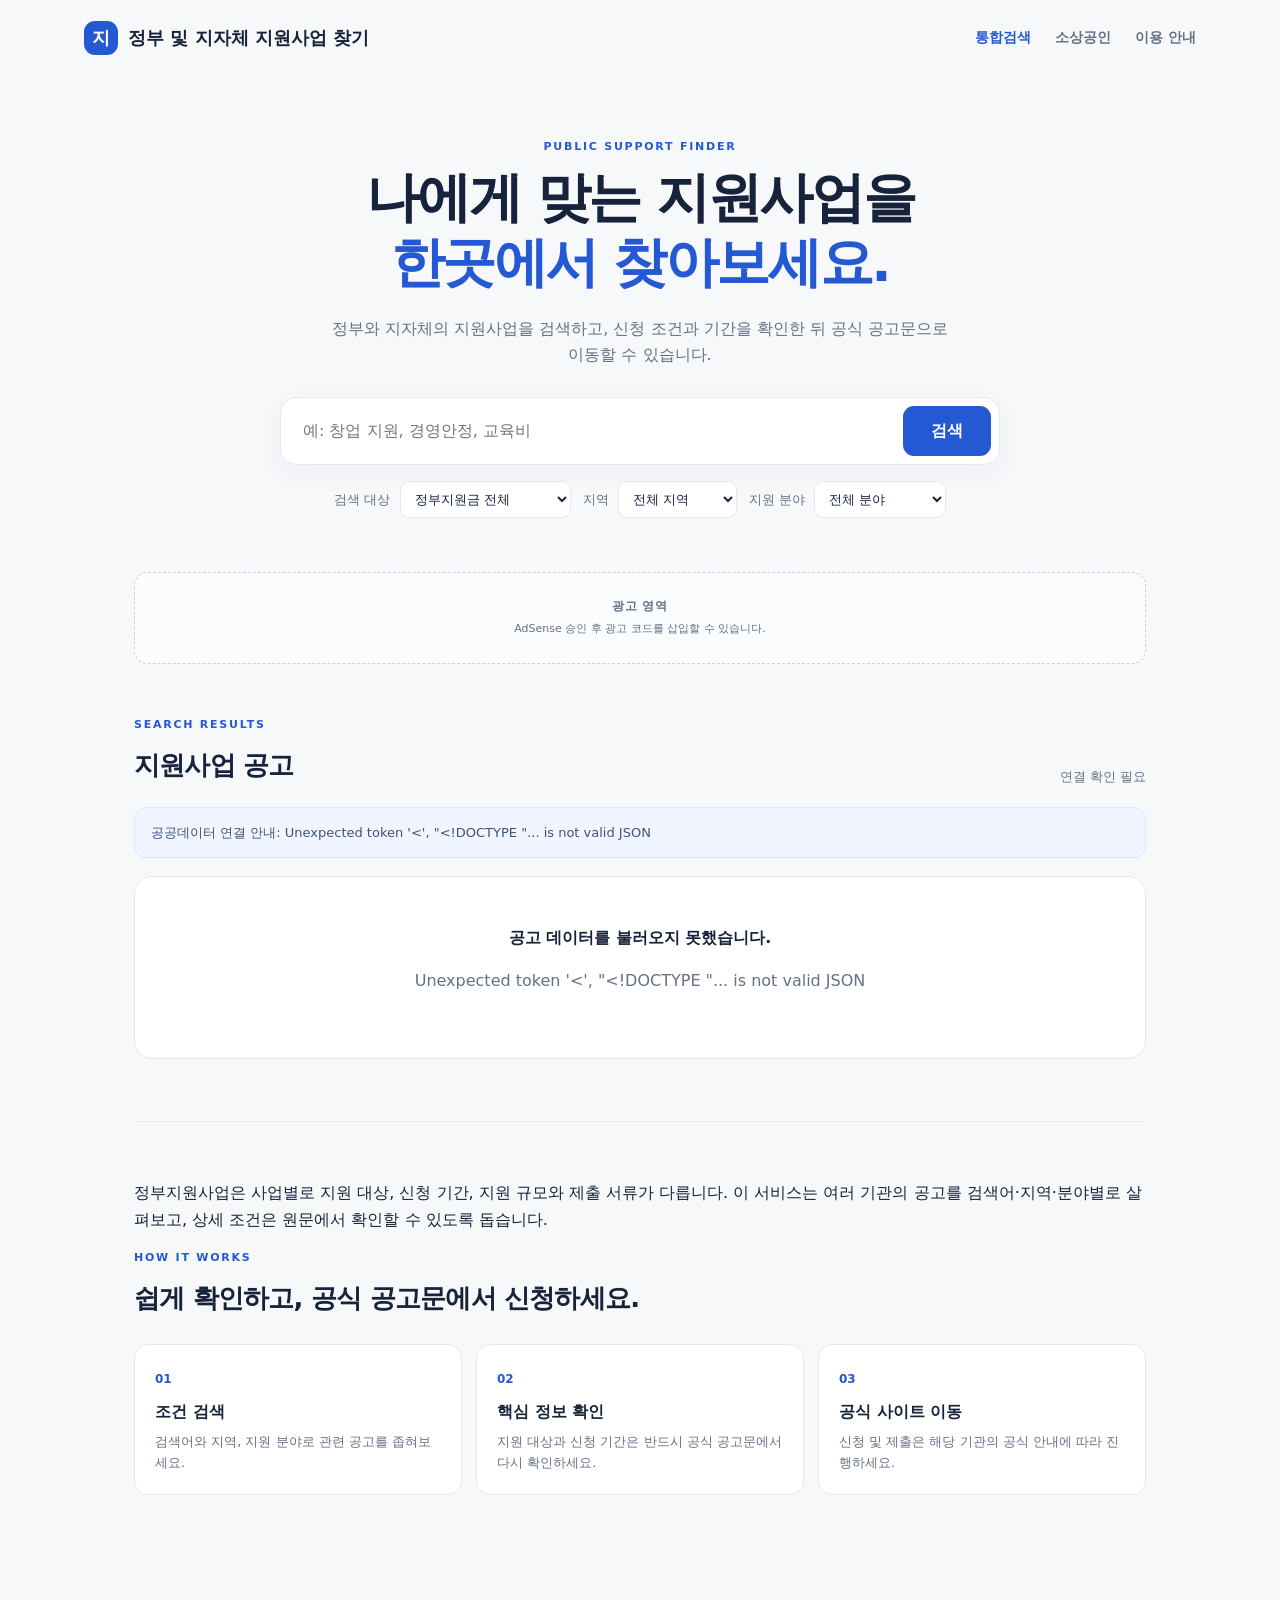
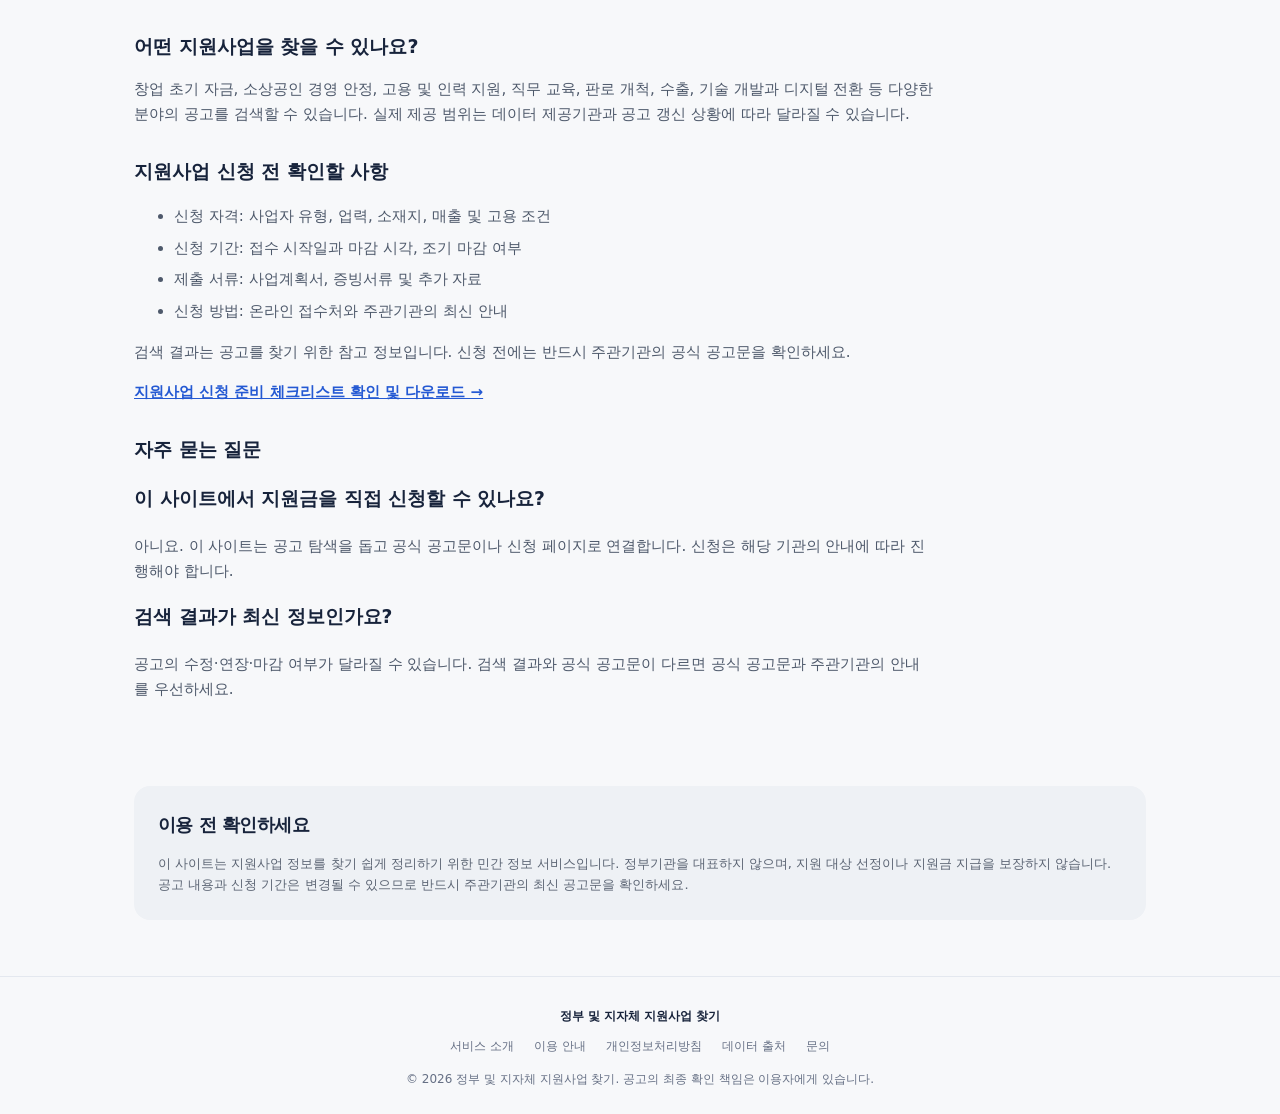
==== commit 0390deff: "Link application checklist from homepage" ====
--- a/index.html
+++ b/index.html
@@ -83,6 +83,7 @@
     <h2>지원사업 신청 전 확인할 사항</h2>
     <ul><li>신청 자격: 사업자 유형, 업력, 소재지, 매출 및 고용 조건</li><li>신청 기간: 접수 시작일과 마감 시각, 조기 마감 여부</li><li>제출 서류: 사업계획서, 증빙서류 및 추가 자료</li><li>신청 방법: 온라인 접수처와 주관기관의 최신 안내</li></ul>
     <p>검색 결과는 공고를 찾기 위한 참고 정보입니다. 신청 전에는 반드시 주관기관의 공식 공고문을 확인하세요.</p>
+    <p><a class="text-link" href="application-checklist.html">지원사업 신청 준비 체크리스트 확인 및 다운로드 →</a></p>
     <h2>자주 묻는 질문</h2>
     <h3>이 사이트에서 지원금을 직접 신청할 수 있나요?</h3><p>아니요. 이 사이트는 공고 탐색을 돕고 공식 공고문이나 신청 페이지로 연결합니다. 신청은 해당 기관의 안내에 따라 진행해야 합니다.</p>
     <h3>검색 결과가 최신 정보인가요?</h3><p>공고의 수정·연장·마감 여부가 달라질 수 있습니다. 검색 결과와 공식 공고문이 다르면 공식 공고문과 주관기관의 안내를 우선하세요.</p>
